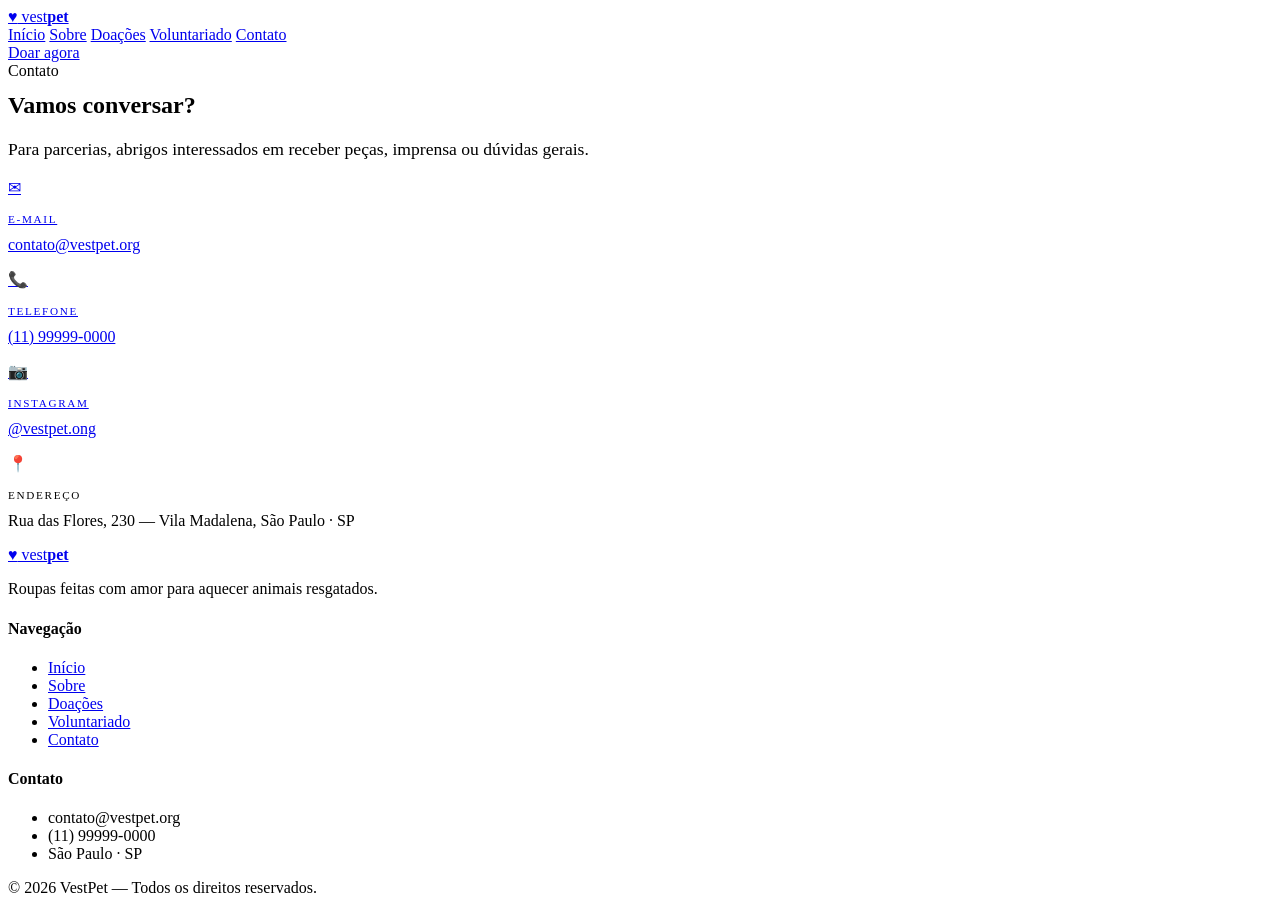
==== contato.html @ b2495966 "Primeiro Commit" ====
<!DOCTYPE html>
<html lang="pt-BR">
<head>
<meta charset="UTF-8" />
<meta name="viewport" content="width=device-width, initial-scale=1" />
<title>Contato — VestPet</title>
<meta name="description" content="Fale com a VestPet." />
<link rel="stylesheet" href="styles.css" />
</head>
<body>

<header class="header">
  <div class="container header-inner">
    <a href="index.html" class="logo"><span class="logo-mark">♥</span> vest<b>pet</b></a>
    <nav class="nav">
      <a href="index.html">Início</a>
      <a href="sobre.html">Sobre</a>
      <a href="doacoes.html">Doações</a>
      <a href="voluntarie-se.html">Voluntariado</a>
      <a href="contato.html" class="active">Contato</a>
    </nav>
    <a href="doacoes.html" class="btn btn-primary btn-sm">Doar agora</a>
  </div>
</header>

<main>
  <section class="section">
    <div class="container" style="max-width: 720px;">
      <span class="eyebrow">Contato</span>
      <h1 style="margin-top: 0.75rem;">Vamos conversar?</h1>
      <p style="margin-top: 1.25rem; color: var(--muted); font-size: 1.1rem;">Para parcerias, abrigos interessados em receber peças, imprensa ou dúvidas gerais.</p>

      <div class="contact-grid">
        <a href="mailto:contato@vestpet.org" class="card">
          <div class="icon">✉</div>
          <p style="font-size:0.7rem;text-transform:uppercase;letter-spacing:0.15em;color:var(--muted);margin-top:1rem;">E-mail</p>
          <p style="font-weight:500;margin-top:0.25rem;">contato@vestpet.org</p>
        </a>
        <a href="tel:+5511999990000" class="card">
          <div class="icon">📞</div>
          <p style="font-size:0.7rem;text-transform:uppercase;letter-spacing:0.15em;color:var(--muted);margin-top:1rem;">Telefone</p>
          <p style="font-weight:500;margin-top:0.25rem;">(11) 99999-0000</p>
        </a>
        <a href="https://instagram.com" class="card">
          <div class="icon">📷</div>
          <p style="font-size:0.7rem;text-transform:uppercase;letter-spacing:0.15em;color:var(--muted);margin-top:1rem;">Instagram</p>
          <p style="font-weight:500;margin-top:0.25rem;">@vestpet.ong</p>
        </a>
        <div class="card">
          <div class="icon">📍</div>
          <p style="font-size:0.7rem;text-transform:uppercase;letter-spacing:0.15em;color:var(--muted);margin-top:1rem;">Endereço</p>
          <p style="font-weight:500;margin-top:0.25rem;">Rua das Flores, 230 — Vila Madalena, São Paulo · SP</p>
        </div>
      </div>
    </div>
  </section>
</main>

<footer class="footer">
  <div class="container footer-grid">
    <div>
      <a href="index.html" class="logo"><span class="logo-mark">♥</span> vest<b>pet</b></a>
      <p class="tag-line">Roupas feitas com amor para aquecer animais resgatados.</p>
    </div>
    <div><h4>Navegação</h4><ul>
      <li><a href="index.html">Início</a></li><li><a href="sobre.html">Sobre</a></li>
      <li><a href="doacoes.html">Doações</a></li><li><a href="voluntarie-se.html">Voluntariado</a></li>
      <li><a href="contato.html">Contato</a></li></ul></div>
    <div><h4>Contato</h4><ul>
      <li>contato@vestpet.org</li><li>(11) 99999-0000</li><li>São Paulo · SP</li></ul></div>
  </div>
  <div class="footer-bottom">© 2026 VestPet — Todos os direitos reservados.</div>
</footer>
</body>
</html>
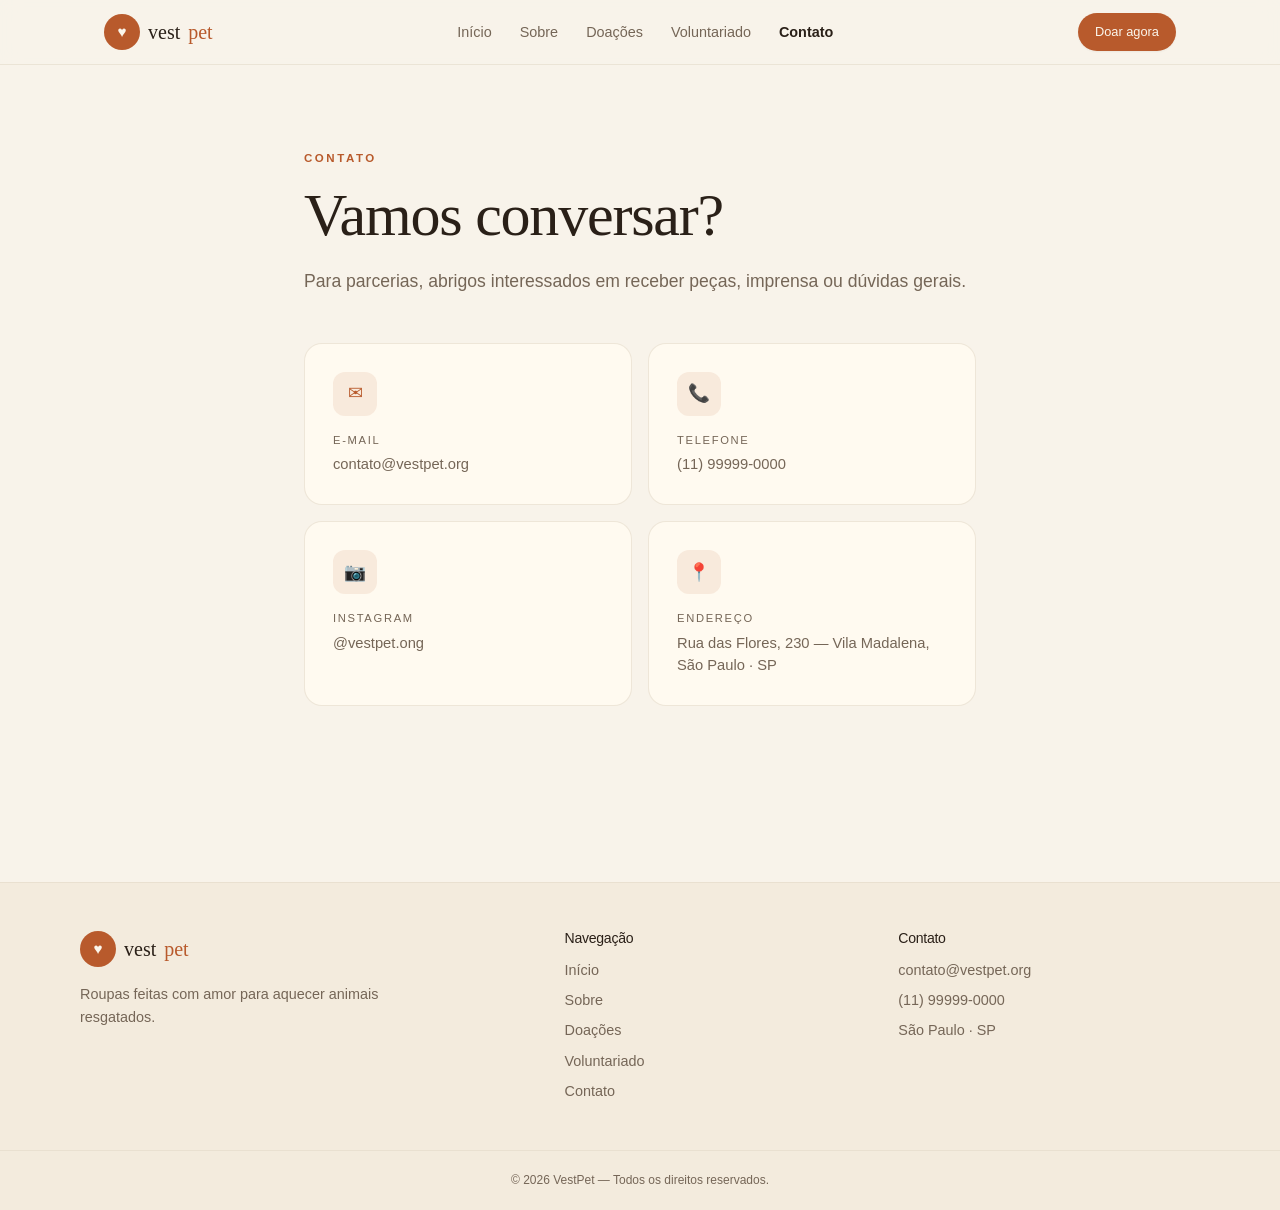
==== commit 38dcb972: "Dei mais css naspáginas" ====
--- a/contato.html
+++ b/contato.html
@@ -16,7 +16,7 @@
       <a href="index.html">Início</a>
       <a href="sobre.html">Sobre</a>
       <a href="doacoes.html">Doações</a>
-      <a href="voluntarie-se.html">Voluntariado</a>
+      <a href="voluntariado.html">Voluntariado</a>
       <a href="contato.html" class="active">Contato</a>
     </nav>
     <a href="doacoes.html" class="btn btn-primary btn-sm">Doar agora</a>
@@ -64,7 +64,7 @@
     </div>
     <div><h4>Navegação</h4><ul>
       <li><a href="index.html">Início</a></li><li><a href="sobre.html">Sobre</a></li>
-      <li><a href="doacoes.html">Doações</a></li><li><a href="voluntarie-se.html">Voluntariado</a></li>
+      <li><a href="doacoes.html">Doações</a></li><li><a href="voluntariado.html">Voluntariado</a></li>
       <li><a href="contato.html">Contato</a></li></ul></div>
     <div><h4>Contato</h4><ul>
       <li>contato@vestpet.org</li><li>(11) 99999-0000</li><li>São Paulo · SP</li></ul></div>
--- a/styles.css
+++ b/styles.css
@@ -0,0 +1,250 @@
+/* ===== VestPet — Design System ===== */
+@import url("https://fonts.googleapis.com/css2?family=Fraunces:ital,wght@0,400;0,500;0,600;1,500&display=swap");
+
+:root {
+  --bg: #f8f3ea;
+  --cream: #fbf6ec;
+  --fg: #2a2018;
+  --muted: #756657;
+  --border: #e3d9c8;
+  --card: #fffaf0;
+  --primary: #b85a2c;        /* terracotta */
+  --primary-fg: #fbf6ec;
+  --secondary: #ecdfc7;
+  --accent: #b8cdb0;          /* sage */
+  --radius: 14px;
+  --shadow-sm: 0 1px 2px rgba(40, 25, 10, 0.05);
+  --shadow-md: 0 8px 24px -8px rgba(40, 25, 10, 0.15);
+  --shadow-lg: 0 20px 40px -12px rgba(40, 25, 10, 0.25);
+
+  --font-display: "Fraunces", Georgia, serif;
+  --font-sans: -apple-system, BlinkMacSystemFont, "Segoe UI", Roboto, sans-serif;
+}
+
+* { box-sizing: border-box; margin: 0; padding: 0; }
+html { scroll-behavior: smooth; }
+body {
+  font-family: var(--font-sans);
+  background: var(--bg);
+  color: var(--fg);
+  line-height: 1.55;
+  -webkit-font-smoothing: antialiased;
+}
+img { max-width: 100%; display: block; }
+a { color: inherit; text-decoration: none; }
+
+h1, h2, h3, h4 {
+  font-family: var(--font-display);
+  font-weight: 500;
+  letter-spacing: -0.02em;
+  line-height: 1.1;
+}
+h1 { font-size: clamp(2.5rem, 5vw, 3.75rem); }
+h2 { font-size: clamp(2rem, 3.5vw, 2.5rem); }
+h3 { font-size: 1.35rem; }
+
+.container { max-width: 1120px; margin: 0 auto; padding: 0 1.5rem; }
+.eyebrow {
+  font-size: 0.72rem;
+  text-transform: uppercase;
+  letter-spacing: 0.22em;
+  color: var(--primary);
+  font-weight: 600;
+}
+
+/* ===== Header ===== */
+.header {
+  position: sticky; top: 0; z-index: 40;
+  background: rgba(248, 243, 234, 0.88);
+  backdrop-filter: blur(10px);
+  border-bottom: 1px solid rgba(227, 217, 200, 0.6);
+}
+.header-inner {
+  display: flex; align-items: center; justify-content: space-between;
+  height: 64px;
+}
+.logo { display: flex; align-items: center; gap: 0.5rem; font-family: var(--font-display); font-size: 1.25rem; }
+.logo-mark {
+  width: 36px; height: 36px; border-radius: 50%;
+  background: var(--primary); color: var(--primary-fg);
+  display: grid; place-items: center; font-size: 0.95rem;
+}
+.logo b { color: var(--primary); font-weight: 500; }
+.nav { display: flex; gap: 1.75rem; font-size: 0.9rem; }
+.nav a { color: var(--muted); transition: color 0.15s; }
+.nav a:hover, .nav a.active { color: var(--fg); }
+.nav a.active { font-weight: 600; }
+@media (max-width: 720px) { .nav { display: none; } }
+
+/* ===== Buttons ===== */
+.btn {
+  display: inline-block;
+  padding: 0.75rem 1.5rem;
+  border-radius: 999px;
+  font-size: 0.88rem;
+  font-weight: 500;
+  cursor: pointer;
+  border: 1px solid transparent;
+  transition: all 0.15s;
+  font-family: inherit;
+}
+.btn-primary { background: var(--primary); color: var(--primary-fg); box-shadow: var(--shadow-sm); }
+.btn-primary:hover { box-shadow: var(--shadow-md); opacity: 0.94; }
+.btn-ghost { background: transparent; border-color: var(--border); }
+.btn-ghost:hover { background: var(--secondary); }
+.btn-light { background: var(--bg); color: var(--fg); }
+.btn-sm { padding: 0.5rem 1rem; font-size: 0.8rem; }
+
+/* ===== Hero ===== */
+.hero { padding: 4rem 0 5rem; }
+.hero-grid {
+  display: grid; grid-template-columns: 1fr 1fr; gap: 3rem; align-items: center;
+}
+@media (max-width: 860px) { .hero-grid { grid-template-columns: 1fr; } }
+.tag {
+  display: inline-flex; align-items: center; gap: 0.4rem;
+  background: rgba(184, 205, 176, 0.4);
+  color: #3d5235;
+  padding: 0.3rem 0.8rem; border-radius: 999px;
+  font-size: 0.75rem; font-weight: 500;
+}
+.hero h1 { margin-top: 1.25rem; }
+.hero h1 em { color: var(--primary); font-style: normal; }
+.hero p.lead { margin-top: 1.25rem; color: var(--muted); font-size: 1.1rem; max-width: 28rem; }
+.cta-row { margin-top: 2rem; display: flex; gap: 0.75rem; flex-wrap: wrap; }
+.stats {
+  margin-top: 3rem; display: grid; grid-template-columns: repeat(3, 1fr); gap: 1.5rem; max-width: 28rem;
+}
+.stats dt { font-family: var(--font-display); font-size: 2rem; color: var(--primary); }
+.stats dd { font-size: 0.72rem; color: var(--muted); margin-top: 0.2rem; }
+
+.hero-art { position: relative; }
+.hero-art::before {
+  content: "";
+  position: absolute; inset: -1.5rem;
+  background: rgba(184, 205, 176, 0.3);
+  border-radius: 2rem; transform: rotate(-3deg);
+}
+.hero-art img {
+  position: relative; border-radius: 1.75rem;
+  box-shadow: var(--shadow-lg); aspect-ratio: 4/3; object-fit: cover;
+}
+
+/* ===== Sections ===== */
+.section { padding: 5rem 0; }
+.section-alt { background: rgba(236, 223, 199, 0.4); border-top: 1px solid rgba(227, 217, 200, 0.6); border-bottom: 1px solid rgba(227, 217, 200, 0.6); }
+.section-head { max-width: 36rem; margin-bottom: 3rem; }
+.section-head p { color: var(--muted); margin-top: 0.75rem; }
+
+.grid-3 { display: grid; grid-template-columns: repeat(3, 1fr); gap: 1.5rem; }
+.grid-2 { display: grid; grid-template-columns: 1fr 1fr; gap: 3rem; align-items: center; }
+@media (max-width: 800px) {
+  .grid-3 { grid-template-columns: 1fr; }
+  .grid-2 { grid-template-columns: 1fr; }
+}
+
+.card {
+  background: var(--card);
+  border: 1px solid rgba(227, 217, 200, 0.6);
+  border-radius: 18px;
+  padding: 1.75rem;
+  transition: box-shadow 0.2s;
+}
+.card:hover { box-shadow: var(--shadow-md); }
+.card .icon {
+  width: 44px; height: 44px; border-radius: 12px;
+  background: rgba(184, 90, 44, 0.1); color: var(--primary);
+  display: grid; place-items: center; font-size: 1.1rem;
+}
+.card h3 { margin-top: 1.25rem; }
+.card p { margin-top: 0.5rem; color: var(--muted); font-size: 0.92rem; }
+
+.split-img { border-radius: 1.5rem; box-shadow: var(--shadow-md); aspect-ratio: 4/3; object-fit: cover; width: 100%; }
+.split-text h2 + p { margin-top: 1rem; color: var(--muted); }
+.link-arrow { display: inline-block; margin-top: 1.5rem; color: var(--primary); font-weight: 500; }
+.link-arrow:hover { text-decoration: underline; }
+
+/* ===== Big CTA ===== */
+.cta {
+  background: var(--primary); color: var(--primary-fg);
+  padding: 3rem; border-radius: 24px;
+  display: grid; grid-template-columns: 1.4fr 1fr; gap: 2rem; align-items: center;
+}
+.cta h2 { color: var(--primary-fg); }
+.cta p { margin-top: 1rem; opacity: 0.9; }
+.cta img { border-radius: 1rem; aspect-ratio: 1; object-fit: cover; }
+@media (max-width: 800px) {
+  .cta { grid-template-columns: 1fr; padding: 2rem; }
+  .cta img { display: none; }
+}
+
+/* ===== Donations page ===== */
+.donate-grid { display: grid; grid-template-columns: 1fr 1fr; gap: 1.5rem; margin-top: 3rem; }
+.donate-grid > .full { grid-column: 1 / -1; }
+@media (max-width: 800px) { .donate-grid { grid-template-columns: 1fr; } }
+
+.card-primary {
+  background: var(--primary); color: var(--primary-fg);
+  border-radius: 24px; padding: 2rem; box-shadow: var(--shadow-md);
+}
+.card-primary h2 { color: var(--primary-fg); margin-top: 1.25rem; }
+.card-primary ul { margin-top: 1.25rem; list-style: none; }
+.card-primary ul li { padding: 0.25rem 0; font-size: 0.9rem; opacity: 0.92; }
+.pix-box {
+  margin-top: 1.5rem; background: rgba(251, 246, 236, 0.15);
+  padding: 1rem; border-radius: 12px;
+  display: flex; justify-content: space-between; align-items: center; gap: 0.75rem;
+}
+.pix-box code { font-family: ui-monospace, monospace; font-size: 0.88rem; }
+
+.poi-grid { display: grid; grid-template-columns: repeat(3, 1fr); gap: 1rem; margin-top: 1.5rem; }
+.poi { background: rgba(236, 223, 199, 0.6); border-radius: 16px; padding: 1.25rem; }
+.poi p:first-child { font-weight: 600; }
+.poi p:last-child { font-size: 0.78rem; color: var(--muted); margin-top: 0.25rem; }
+@media (max-width: 700px) { .poi-grid { grid-template-columns: 1fr; } }
+
+/* ===== Forms ===== */
+.form {
+  background: var(--card); border: 1px solid rgba(227, 217, 200, 0.6);
+  border-radius: 24px; padding: 2rem;
+}
+.field { margin-top: 1rem; }
+.field label { font-size: 0.72rem; font-weight: 600; color: var(--muted); display: block; margin-bottom: 0.35rem; }
+.field input, .field select {
+  width: 100%; padding: 0.65rem 0.9rem;
+  border: 1px solid var(--border); border-radius: 12px;
+  background: var(--bg); font: inherit; font-size: 0.9rem;
+}
+.field input:focus, .field select:focus { outline: 2px solid var(--primary); outline-offset: 1px; }
+.form .btn { margin-top: 1.5rem; width: 100%; }
+
+.list-soft { list-style: none; margin-top: 2rem; display: grid; gap: 0.75rem; font-size: 0.9rem; }
+.list-soft li { background: rgba(236, 223, 199, 0.5); padding: 1.1rem 1.25rem; border-radius: 16px; }
+.list-soft li b { display: block; margin-bottom: 0.2rem; }
+.list-soft li span { color: var(--muted); }
+
+/* ===== Contato ===== */
+.contact-grid { display: grid; grid-template-columns: 1fr 1fr; gap: 1rem; margin-top: 3rem; }
+@media (max-width: 700px) { .contact-grid { grid-template-columns: 1fr; } }
+
+/* ===== Footer ===== */
+.footer {
+  margin-top: 6rem;
+  background: rgba(236, 223, 199, 0.4);
+  border-top: 1px solid rgba(227, 217, 200, 0.6);
+}
+.footer-grid {
+  display: grid; grid-template-columns: 1.5fr 1fr 1fr; gap: 2rem; padding: 3rem 0;
+}
+@media (max-width: 700px) { .footer-grid { grid-template-columns: 1fr; } }
+.footer h4 { font-family: var(--font-sans); font-size: 0.88rem; margin-bottom: 0.75rem; }
+.footer ul { list-style: none; display: grid; gap: 0.5rem; font-size: 0.9rem; color: var(--muted); }
+.footer ul a:hover { color: var(--fg); }
+.footer p.tag-line { margin-top: 1rem; color: var(--muted); font-size: 0.9rem; max-width: 22rem; }
+.footer-bottom {
+  border-top: 1px solid rgba(227, 217, 200, 0.6);
+  padding: 1.25rem 0; text-align: center; font-size: 0.75rem; color: var(--muted);
+}
+
+/* simple emoji-style icon helper */
+.i { display: inline-grid; place-items: center; }
